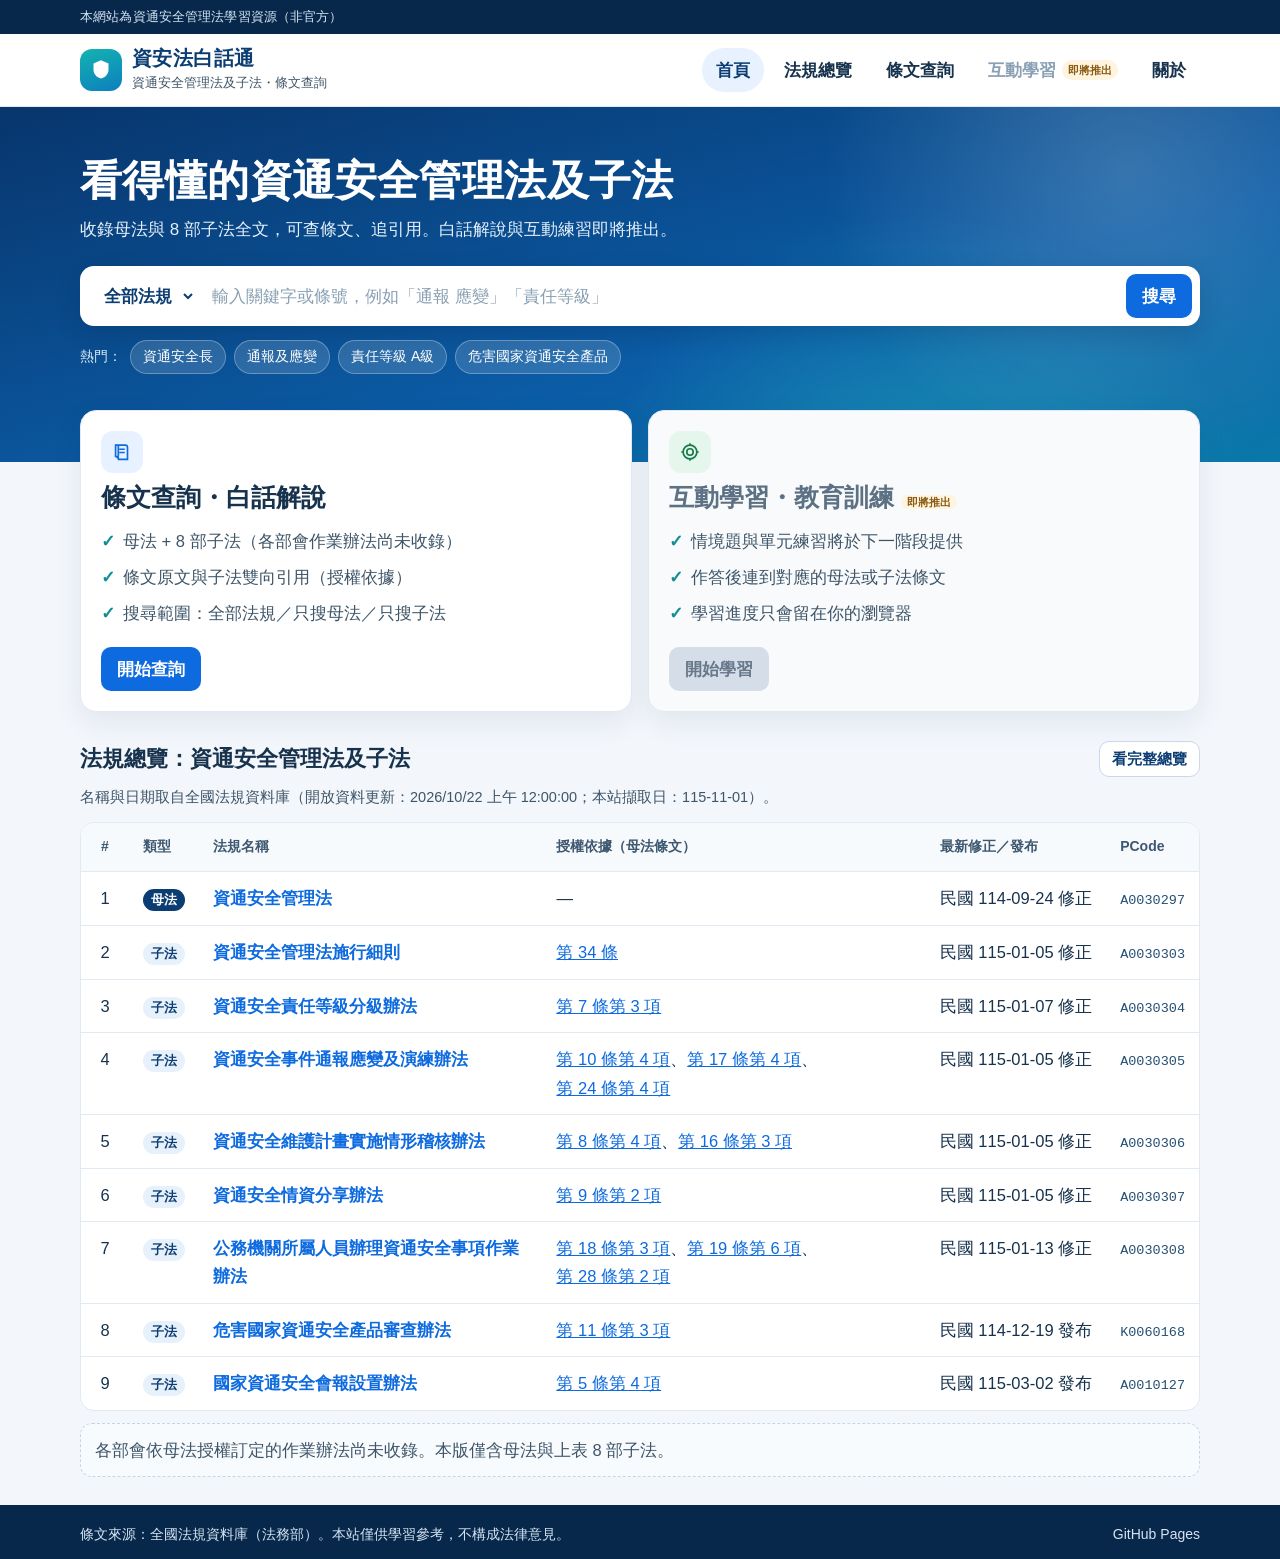
==== site/index.html @ 74843755 "Add 資安法白話通 static site with official law text. Fetch the parent act and eight subsidiary regulations" ====
<!DOCTYPE html>
<html lang="zh-Hant">
<head>
  <meta charset="utf-8">
  <meta name="viewport" content="width=device-width, initial-scale=1">
  <meta name="description" content="資安法白話通：資通安全管理法及 8 部子法的非官方條文查詢。條文來自全國法規資料庫，僅供學習參考。">
  <title>資安法白話通</title>
  <link rel="icon" href="favicon.svg" type="image/svg+xml">
  <link rel="stylesheet" href="css/style.css">
</head>
<body>
  <div class="sticky-top">
    <div class="topbar"><div class="topbar-inner">本網站為資通安全管理法學習資源（非官方）</div></div>
    <header class="site-header">
      <div class="header-inner">
        <a class="brand" href="index.html">
          <span class="brand-mark" aria-hidden="true">
            <svg viewBox="0 0 24 24"><path fill="currentColor" d="M12 2.2 4.5 5.4v6.1c0 4.5 3.1 7.9 7.5 9.1 4.4-1.2 7.5-4.6 7.5-9.1V5.4L12 2.2z"/><path fill="#fff" d="M10.9 12.1 8.8 10l-1.1 1.1 3.2 3.2 5.4-5.4-1.1-1.1z"/></svg>
          </span>
          <span><span class="brand-name">資安法白話通</span><span class="brand-sub">資通安全管理法及子法・條文查詢</span></span>
        </a>
        <input class="nav-toggle" type="checkbox" id="nav-toggle">
        <label class="nav-burger" for="nav-toggle" aria-label="開啟選單"><span></span><span></span><span></span></label>
        <nav class="nav" aria-label="主要">
          <a class="nav-link is-active" href="index.html" aria-current="page">首頁</a>
          <a class="nav-link" href="overview.html">法規總覽</a>
          <a class="nav-link" href="law.html">條文查詢</a>
          <span class="nav-link is-disabled">互動學習<span class="soon">即將推出</span></span>
          <a class="nav-link" href="about.html">關於</a>
        </nav>
      </div>
    </header>
  </div>

  <section class="hero">
    <div class="hero-inner wrap">
      <h1>看得懂的資通安全管理法及子法</h1>
      <p class="lede">收錄母法與 8 部子法全文，可查條文、追引用。白話解說與互動練習即將推出。</p>
      <form class="search-bar" action="law.html" method="get" role="search">
        <label class="visually-hidden" for="scope">搜尋範圍</label>
        <select id="scope" name="scope" aria-label="搜尋範圍">
          <option value="all">全部法規</option>
          <option value="parent">只搜母法</option>
          <option value="sub">只搜子法</option>
        </select>
        <label class="visually-hidden" for="q">關鍵字或條號</label>
        <input id="q" name="q" type="search" placeholder="輸入關鍵字或條號，例如「通報 應變」「責任等級」" autocomplete="off">
        <button class="btn btn-primary" type="submit">搜尋</button>
      </form>
      <div class="hot">
        <span>熱門：</span>
        <a href="law.html?q=%E8%B3%87%E9%80%9A%E5%AE%89%E5%85%A8%E9%95%B7&amp;scope=all">資通安全長</a>
        <a href="law.html?q=%E9%80%9A%E5%A0%B1%E5%8F%8A%E6%87%89%E8%AE%8A&amp;scope=all">通報及應變</a>
        <a href="law.html?q=%E8%B2%AC%E4%BB%BB%E7%AD%89%E7%B4%9A%20A%E7%B4%9A&amp;scope=all">責任等級 A級</a>
        <a href="law.html?q=%E5%8D%B1%E5%AE%B3%E5%9C%8B%E5%AE%B6%E8%B3%87%E9%80%9A%E5%AE%89%E5%85%A8%E7%94%A2%E5%93%81&amp;scope=all">危害國家資通安全產品</a>
      </div>
    </div>
  </section>

  <div class="wrap overlap">
    <div class="feature-grid">
      <article class="card">
        <div class="icon-blob icon-blue" aria-hidden="true">
          <svg viewBox="0 0 24 24" fill="none" stroke="currentColor" stroke-width="1.8"><path d="M5 4.5h10.5A2.5 2.5 0 0 1 18 7v13H8.2A3.2 3.2 0 0 0 5 16.8V4.5z"/><path d="M8 4.5V16a2 2 0 0 1-2 2"/><path d="M9 9h6M9 12.5h6"/></svg>
        </div>
        <h2>條文查詢・白話解說</h2>
        <ul class="ticks">
          <li>母法 + 8 部子法（各部會作業辦法尚未收錄）</li>
          <li>條文原文與子法雙向引用（授權依據）</li>
          <li>搜尋範圍：全部法規／只搜母法／只搜子法</li>
        </ul>
        <a class="btn btn-primary" href="law.html">開始查詢</a>
      </article>
      <article class="card is-soon">
        <div class="icon-blob icon-green" aria-hidden="true">
          <svg viewBox="0 0 24 24" fill="none" stroke="currentColor" stroke-width="1.8"><circle cx="12" cy="12" r="7.5"/><circle cx="12" cy="12" r="3.5"/><path d="M12 2.5v3M12 18.5v3M2.5 12h3M18.5 12h3"/></svg>
        </div>
        <h2>互動學習・教育訓練 <span class="soon">即將推出</span></h2>
        <ul class="ticks">
          <li>情境題與單元練習將於下一階段提供</li>
          <li>作答後連到對應的母法或子法條文</li>
          <li>學習進度只會留在你的瀏覽器</li>
        </ul>
        <button class="btn is-disabled" type="button" disabled>開始學習</button>
      </article>
    </div>
  </div>

  <section class="wrap section">
    <div class="section-head">
      <h2>法規總覽：資通安全管理法及子法</h2>
      <a class="btn btn-ghost btn-sm" href="overview.html">看完整總覽</a>
    </div>
    <p class="section-note" id="consulted">讀取法規清單中…</p>
    <div class="table-wrap">
      <table>
        <thead>
          <tr>
            <th class="num">#</th>
            <th>類型</th>
            <th>法規名稱</th>
            <th>授權依據（母法條文）</th>
            <th>最新修正／發布</th>
            <th>PCode</th>
          </tr>
        </thead>
        <tbody id="law-rows"></tbody>
      </table>
    </div>
    <p class="callout">各部會依母法授權訂定的作業辦法尚未收錄。本版僅含母法與上表 8 部子法。</p>
  </section>

  <footer class="site-footer">
    <div class="footer-inner">
      <p>條文來源：全國法規資料庫（法務部）。本站僅供學習參考，不構成法律意見。</p>
      <p>GitHub Pages</p>
    </div>
  </footer>
  <noscript><p class="wrap">請啟用 JavaScript 以載入條文。本站沒有追蹤或分析程式。</p></noscript>
  <script type="module" src="js/home.js"></script>
</body>
</html>
---- site/css/style.css ----
:root {
  --ink: #17324d;
  --muted: #3e5568;
  --navy: #0b3d73;
  --navy-deep: #07284a;
  --blue: #0d6adf;
  --blue-dark: #0b57b8;
  --teal: #0e8f96;
  --green: #157a45;
  --bg: #f3f6fb;
  --card: #ffffff;
  --line: #e1e9f2;
  --same: #165eae;
  --cross: #7340b8;
  --soft: #e7f1fb;
  --mark: #ffe08a;
  --shadow: 0 10px 30px rgba(16, 48, 84, 0.08);
  --radius: 16px;
  --header-h: 108px;
  --max: 1120px;
  color-scheme: light;
}

* { box-sizing: border-box; }
html { scroll-behavior: smooth; }
body {
  margin: 0;
  color: var(--ink);
  background: var(--bg);
  font-family: "PingFang TC", "Noto Sans TC", "Microsoft JhengHei", "WenQuanYi Micro Hei", "Noto Sans CJK TC", sans-serif;
  font-size: 16.5px;
  line-height: 1.7;
}
img, svg { display: block; }
a { color: var(--blue); }
a:hover { color: var(--blue-dark); }
button, input, select { font: inherit; color: inherit; }
:focus-visible { outline: 3px solid #e2a308; outline-offset: 2px; }
[hidden] { display: none !important; }
.visually-hidden {
  position: absolute;
  width: 1px;
  height: 1px;
  padding: 0;
  margin: -1px;
  overflow: hidden;
  clip: rect(0, 0, 0, 0);
  white-space: nowrap;
  border: 0;
}

.topbar {
  background: var(--navy-deep);
  color: #d5e4f5;
  font-size: 13px;
  letter-spacing: 0.01em;
}
.topbar-inner, .header-inner, .wrap {
  width: min(var(--max), calc(100% - 32px));
  margin: 0 auto;
}
.topbar-inner { padding: 6px 0; }

.site-header {
  background: #fff;
  border-bottom: 1px solid var(--line);
}
.sticky-top { position: sticky; top: 0; z-index: 30; }
.header-inner {
  display: flex;
  align-items: center;
  gap: 20px;
  min-height: 72px;
}
.brand {
  display: flex;
  align-items: center;
  gap: 10px;
  text-decoration: none;
  color: var(--navy);
  margin-right: auto;
}
.brand-mark {
  width: 42px;
  height: 42px;
  border-radius: 12px;
  background: linear-gradient(160deg, #14b3b0, #0c7fbe);
  color: #fff;
  display: grid;
  place-items: center;
  flex: none;
}
.brand-mark svg { width: 24px; height: 24px; }
.brand-name { font-weight: 800; font-size: 20px; letter-spacing: 0.02em; line-height: 1.2; }
.brand-sub { display: block; color: var(--muted); font-size: 12.5px; font-weight: 500; }

.nav-toggle { position: absolute; opacity: 0; pointer-events: none; }
.nav-burger {
  display: none;
  width: 44px;
  height: 44px;
  border-radius: 10px;
  border: 1px solid var(--line);
  align-items: center;
  justify-content: center;
  flex-direction: column;
  gap: 5px;
  cursor: pointer;
}
.nav-burger span {
  display: block;
  width: 18px;
  height: 2px;
  background: var(--navy);
}
.nav {
  display: flex;
  align-items: center;
  gap: 6px;
}
.nav-link {
  display: inline-flex;
  align-items: center;
  gap: 6px;
  text-decoration: none;
  color: var(--ink);
  padding: 8px 14px;
  border-radius: 999px;
  font-weight: 600;
}
.nav-link.is-active { background: #e8f2ff; color: var(--navy); }
.nav-link.is-disabled {
  color: #8aa0b5;
  cursor: not-allowed;
}
.soon {
  font-size: 11px;
  font-weight: 700;
  color: #8a5a12;
  background: #fff4df;
  border-radius: 999px;
  padding: 1px 6px;
}

.hero {
  position: relative;
  color: #fff;
  background:
    radial-gradient(circle at 88% 18%, rgba(255, 255, 255, 0.18), transparent 26%),
    radial-gradient(circle at 72% 120%, rgba(56, 214, 206, 0.35), transparent 32%),
    linear-gradient(165deg, #08356c 0%, #0b5ca6 62%, #0a78aa 100%);
  overflow: hidden;
}
.hero-inner { padding: 48px 0 88px; }
.hero h1 {
  margin: 0 0 8px;
  font-size: clamp(30px, 4vw, 42px);
  line-height: 1.25;
  letter-spacing: 0.01em;
}
.lede { margin: 0 0 22px; color: #e5f1fb; font-size: 17px; }

.search-bar {
  display: flex;
  gap: 8px;
  align-items: center;
  background: #fff;
  color: var(--ink);
  border-radius: 14px;
  padding: 8px;
  box-shadow: 0 8px 24px rgba(5, 24, 48, 0.16);
}
.search-bar select, .search-bar input {
  border: 0;
  background: transparent;
  min-height: 44px;
}
.search-bar select { padding: 0 8px 0 12px; font-weight: 700; color: var(--navy); }
.search-bar input { flex: 1; min-width: 0; padding: 0 8px; }
.search-bar input::placeholder { color: #8aa0b3; }
.btn {
  display: inline-flex;
  align-items: center;
  justify-content: center;
  gap: 6px;
  border: 0;
  border-radius: 10px;
  min-height: 44px;
  padding: 0 16px;
  font-weight: 700;
  text-decoration: none;
  cursor: pointer;
  white-space: nowrap;
}
.btn-primary { background: var(--blue); color: #fff; }
.btn-primary:hover { background: var(--blue-dark); color: #fff; }
.btn-green { background: var(--green); color: #fff; }
.btn-ghost {
  background: #fff;
  color: var(--navy);
  border: 1px solid #c9d8ea;
}
.btn-sm { min-height: 36px; padding: 0 12px; font-size: 14.5px; }
.btn[disabled], .btn.is-disabled {
  background: #d5dee8;
  color: #66788a;
  cursor: not-allowed;
}
.hot {
  display: flex;
  flex-wrap: wrap;
  gap: 8px;
  align-items: center;
  margin-top: 14px;
  color: #d7e8f8;
  font-size: 14px;
}
.hot a {
  color: #fff;
  text-decoration: none;
  background: rgba(255, 255, 255, 0.14);
  border: 1px solid rgba(255, 255, 255, 0.28);
  border-radius: 999px;
  padding: 4px 12px;
}
.hot a:hover { background: rgba(255, 255, 255, 0.24); color: #fff; }

.overlap { margin-top: -52px; position: relative; z-index: 1; }
.feature-grid, .card-grid {
  display: grid;
  gap: 16px;
}
.feature-grid { grid-template-columns: 1fr 1fr; }
.card-grid { grid-template-columns: repeat(4, 1fr); }
.card {
  background: var(--card);
  border: 1px solid var(--line);
  border-radius: var(--radius);
  box-shadow: var(--shadow);
  padding: 20px;
}
.card h2, .card h3 { margin: 8px 0; line-height: 1.35; }
.icon-blob {
  width: 42px;
  height: 42px;
  border-radius: 12px;
  display: grid;
  place-items: center;
}
.icon-blob svg { width: 22px; height: 22px; }
.icon-blue { background: #e7f1ff; color: var(--blue); }
.icon-green { background: #e5f6ec; color: var(--green); }
.ticks { margin: 8px 0 16px; padding: 0; list-style: none; color: var(--muted); }
.ticks li { padding: 4px 0 4px 22px; position: relative; }
.ticks li::before { content: "✓"; position: absolute; left: 0; color: var(--teal); font-weight: 800; }
.card.is-soon { background: #f8fafc; }
.card.is-soon h2 { color: #5d7184; }

.section { margin: 28px auto; }
.section-head {
  display: flex;
  justify-content: space-between;
  gap: 12px;
  align-items: flex-end;
  margin-bottom: 8px;
}
.section-head h2 { margin: 0; font-size: 22px; }
.section-note { color: var(--muted); margin: 0 0 12px; font-size: 14.5px; }

.table-wrap { overflow-x: auto; border: 1px solid var(--line); border-radius: 14px; background: #fff; }
table { width: 100%; border-collapse: collapse; }
th, td { text-align: left; padding: 12px 14px; border-bottom: 1px solid var(--line); vertical-align: top; }
th { background: #f7fafc; color: #3d5870; font-size: 14px; font-weight: 700; white-space: nowrap; }
td.num, th.num { text-align: center; width: 48px; }
tr:last-child td { border-bottom: 0; }
tbody tr:hover td { background: #f8fbfe; }
.name-link { font-weight: 700; text-decoration: none; }
code.pcode { font-family: ui-monospace, SFMono-Regular, Menlo, Consolas, monospace; font-size: 13.5px; color: #245074; }

.badge {
  display: inline-block;
  border-radius: 999px;
  padding: 1px 8px;
  font-size: 12.5px;
  font-weight: 700;
  line-height: 1.6;
  white-space: nowrap;
}
.nowrap { white-space: nowrap; }
.badge-parent { background: var(--navy); color: #fff; }
.badge-sub { background: var(--soft); color: var(--navy); }
.badge-auth { background: #f3eaff; color: #6938a8; }

.callout {
  margin-top: 12px;
  background: #f8fbfe;
  border: 1px dashed #c5d5e6;
  border-radius: 12px;
  padding: 12px 14px;
  color: var(--muted);
}

.crumb { color: var(--muted); font-size: 14px; margin: 18px 0 6px; }
.crumb a { text-decoration: none; }
.page-title { margin: 0 0 6px; font-size: 32px; line-height: 1.3; }

.parent-banner {
  background: linear-gradient(145deg, #0b3f78, #0d6aae);
  color: #fff;
  border-radius: 18px;
  padding: 22px 24px;
  display: flex;
  gap: 18px;
  justify-content: space-between;
  align-items: flex-end;
  margin: 14px 0 18px;
}
.parent-banner h2 { margin: 8px 0 0; font-size: 28px; line-height: 1.3; }
.parent-banner a { color: #fff; }
.parent-banner .btn-primary { color: #fff; }
.parent-banner .btn-ghost { color: var(--navy); background: #fff; }
.parent-banner .meta { color: #d6e8f8; margin: 6px 0 0; }
.parent-banner .actions { display: flex; gap: 8px; flex-wrap: wrap; }
.subcard h3 { font-size: 16.5px; min-height: 3.2em; }
.subcard p { margin: 6px 0; color: var(--muted); font-size: 14.5px; }
.subcard .actions { margin-top: auto; }

.law-tools { padding-top: 18px; }
.tool-row {
  display: flex;
  flex-wrap: wrap;
  gap: 10px;
  align-items: center;
}
.tool-row select, .tool-row input[type="search"] {
  min-height: 44px;
  border: 1px solid #cfdbe8;
  border-radius: 10px;
  background: #fff;
  padding: 0 12px;
}
.tool-row select { max-width: 100%; }
.tool-row input[type="search"] { flex: 1; min-width: 180px; }
.scope {
  display: inline-flex;
  background: #fff;
  border: 1px solid #cfdbe8;
  border-radius: 999px;
  padding: 3px;
  gap: 2px;
}
.scope a {
  text-decoration: none;
  color: var(--muted);
  padding: 6px 12px;
  border-radius: 999px;
  font-weight: 700;
  font-size: 14.5px;
}
.scope a.is-active { background: var(--navy); color: #fff; }

.law-tabs {
  display: flex;
  gap: 8px;
  overflow-x: auto;
  padding: 12px 0 4px;
  scrollbar-width: thin;
}
.law-tabs a {
  flex: none;
  text-decoration: none;
  color: var(--navy);
  background: #fff;
  border: 1px solid var(--line);
  border-radius: 999px;
  padding: 6px 12px;
  font-size: 14.5px;
  font-weight: 700;
}
.law-tabs a.is-active { background: var(--navy); color: #fff; border-color: var(--navy); }

.law-layout {
  display: grid;
  grid-template-columns: 250px minmax(0, 1fr) 300px;
  gap: 16px;
  align-items: start;
  margin: 12px 0 28px;
}
@media (min-width: 1021px) {
  .chapters, .refs {
    position: sticky;
    top: 108px;
    max-height: calc(100vh - 124px);
    overflow: auto;
  }
}
.panel {
  background: #fff;
  border: 1px solid var(--line);
  border-radius: 16px;
  box-shadow: var(--shadow);
}
.chapters, .refs { padding: 12px; }
.chapters h2, .refs h2 {
  margin: 4px 8px 8px;
  font-size: 15px;
  color: var(--muted);
  font-weight: 700;
}
.chapter-block { margin-bottom: 10px; }
.chapter-block h3 {
  margin: 8px 8px 4px;
  font-size: 13.5px;
  color: #5b7288;
}
.chapter-block a {
  display: block;
  text-decoration: none;
  color: var(--ink);
  border-radius: 10px;
  padding: 7px 10px;
  line-height: 1.35;
}
.chapter-block a small { display: block; color: var(--muted); font-weight: 500; }
.chapter-block a.is-active { background: var(--navy); color: #fff; }
.chapter-block a.is-active small { color: #d5e4f5; }

.article { padding: 20px 22px 16px; }
.article-kicker { display: flex; flex-wrap: wrap; gap: 8px; align-items: center; margin-bottom: 6px; }
.chip {
  display: inline-flex;
  align-items: center;
  background: var(--soft);
  color: var(--navy);
  border-radius: 999px;
  padding: 2px 10px;
  font-size: 13.5px;
  font-weight: 700;
}
.article h1 { margin: 0 0 8px; font-size: 28px; line-height: 1.35; }
.article-tools { display: flex; gap: 8px; flex-wrap: wrap; align-items: center; }
.origin-block { margin-top: 8px; }
.origin-head {
  display: flex;
  justify-content: space-between;
  gap: 8px;
  align-items: center;
}
.origin-head h2 { margin: 0; font-size: 16px; }
.para { margin: 12px 0; }
.para-label { margin: 0 0 2px; color: #5c7590; font-size: 13.5px; font-weight: 700; }
.para-text { margin: 0; }
.kuan-list, .mu-list { list-style: none; margin: 6px 0 0; padding: 0; }
.kuan-list > li { margin: 4px 0; }
.mu-list { margin-left: 1.2em; }
.mu-list li { margin: 2px 0; }
.para.is-target { background: #fff8e8; border-radius: 8px; }

.cite { text-underline-offset: 3px; cursor: pointer; white-space: nowrap; }
.cite-same { color: var(--same); text-decoration: underline dashed; }
.cite-cross { color: var(--cross); text-decoration: underline dashed; }
mark { background: var(--mark); color: inherit; border-radius: 2px; padding: 0 1px; }

.plain {
  margin-top: 18px;
  background: #f3fbf6;
  border: 1px solid #cfe8d8;
  border-radius: 14px;
  padding: 14px 16px;
}
.plain header { display: flex; justify-content: space-between; gap: 8px; align-items: baseline; }
.plain h2 { margin: 0; font-size: 16px; color: #14643a; }
.plain header span { color: #5d7a68; font-size: 13px; }
.plain-status { margin: 8px 0 0; color: #3d6b50; font-weight: 700; }

.pager {
  display: flex;
  justify-content: space-between;
  gap: 12px;
  margin-top: 16px;
  padding-top: 12px;
  border-top: 1px solid var(--line);
}
.pager a { text-decoration: none; font-weight: 700; }

.ref-block { margin: 0 6px 14px; }
.ref-block h3 { margin: 0 0 8px; font-size: 15.5px; }
.ref-empty { color: var(--muted); margin: 0; font-size: 14.5px; }
.ref-card {
  display: block;
  text-decoration: none;
  color: inherit;
  border: 1px solid var(--line);
  border-radius: 12px;
  padding: 8px 10px;
  margin-bottom: 8px;
}
.ref-card:hover { border-color: #b7cbe2; background: #f8fbfe; }
.ref-card strong { display: block; color: var(--navy); }
.ref-card span { display: block; color: var(--muted); font-size: 13.5px; }
.legend { margin: 8px 6px 4px; color: var(--muted); font-size: 13px; }
.legend i { font-style: normal; font-weight: 800; }
.swatch-same { color: var(--same); }
.swatch-cross { color: var(--cross); }

.results { list-style: none; margin: 0; padding: 0; }
.results a {
  display: block;
  text-decoration: none;
  color: inherit;
  padding: 12px 2px;
  border-bottom: 1px solid var(--line);
}
.results a:hover strong { text-decoration: underline; }
.results strong { color: var(--navy); }
.hit-meta { color: var(--muted); font-size: 13.5px; }
.search-banner {
  background: #fff8e8;
  border: 1px solid #f0e0b0;
  border-radius: 10px;
  padding: 8px 12px;
  margin-bottom: 10px;
}

.history { margin-top: 10px; }
.history summary { cursor: pointer; font-weight: 700; color: var(--navy); }
.history pre {
  white-space: pre-wrap;
  font-family: inherit;
  font-size: 14.5px;
  line-height: 1.65;
  color: var(--muted);
  background: #f7fafc;
  border-radius: 10px;
  padding: 10px 12px;
}
.attach-list { margin: 8px 0 0; padding-left: 1.1em; }
.attach-list a { overflow-wrap: anywhere; }

.popover {
  position: fixed;
  z-index: 50;
  width: min(360px, calc(100vw - 16px));
  background: #fff;
  border: 1px solid #d5e1ee;
  border-radius: 14px;
  box-shadow: 0 16px 40px rgba(16, 42, 77, 0.18);
  padding: 12px 14px;
}
.popover-kicker { margin: 0; color: var(--muted); font-size: 12.5px; }
.popover-title { margin: 2px 0 6px; font-weight: 800; color: var(--navy); }
.popover-body {
  margin: 0;
  max-height: 160px;
  overflow: auto;
  color: var(--ink);
  font-size: 14.5px;
  white-space: pre-wrap;
}
.popover-foot {
  display: flex;
  justify-content: space-between;
  align-items: center;
  gap: 8px;
  margin-top: 10px;
}
.popover-date { color: var(--muted); font-size: 12.5px; }

.site-footer {
  background: var(--navy-deep);
  color: #d5e4f4;
  margin-top: 20px;
}
.footer-inner {
  width: min(var(--max), calc(100% - 32px));
  margin: 0 auto;
  padding: 18px 0;
  display: flex;
  justify-content: space-between;
  gap: 12px;
  align-items: flex-start;
  font-size: 14px;
}
.site-footer p { margin: 0; }
.about { padding-bottom: 24px; }
.about h1 { margin-bottom: 8px; }
.about h2 { font-size: 20px; margin-top: 22px; }
.loading, .error { padding: 24px 0; color: var(--muted); }

@media (max-width: 1020px) {
  .law-layout, .feature-grid, .card-grid { grid-template-columns: 1fr; }
  .law-layout .article { order: 1; }
  .law-layout .chapters { order: 2; max-height: 320px; overflow: auto; }
  .law-layout .refs { order: 3; }
  .parent-banner { flex-direction: column; align-items: flex-start; }
  .subcard h3 { min-height: 0; }
}
@media (min-width: 721px) and (max-width: 1020px) {
  .card-grid { grid-template-columns: 1fr 1fr; }
}
@media (max-width: 760px) {
  .nav-burger { display: flex; }
  .nav {
    display: none;
    position: absolute;
    top: 100%;
    left: 0;
    right: 0;
    background: #fff;
    border-bottom: 1px solid var(--line);
    flex-direction: column;
    align-items: stretch;
    padding: 8px 16px 14px;
  }
  .nav-toggle:checked ~ .nav { display: flex; }
  .header-inner { position: relative; }
  .site-header { position: relative; }
  .hero-inner { padding-top: 32px; }
  .search-bar { flex-wrap: wrap; }
  .search-bar select, .search-bar input, .search-bar .btn { width: 100%; }
  .footer-inner { flex-direction: column; }
  .article { padding: 16px; }
  .article h1 { font-size: 24px; }
}
@media (prefers-reduced-motion: reduce) {
  html { scroll-behavior: auto; }
}
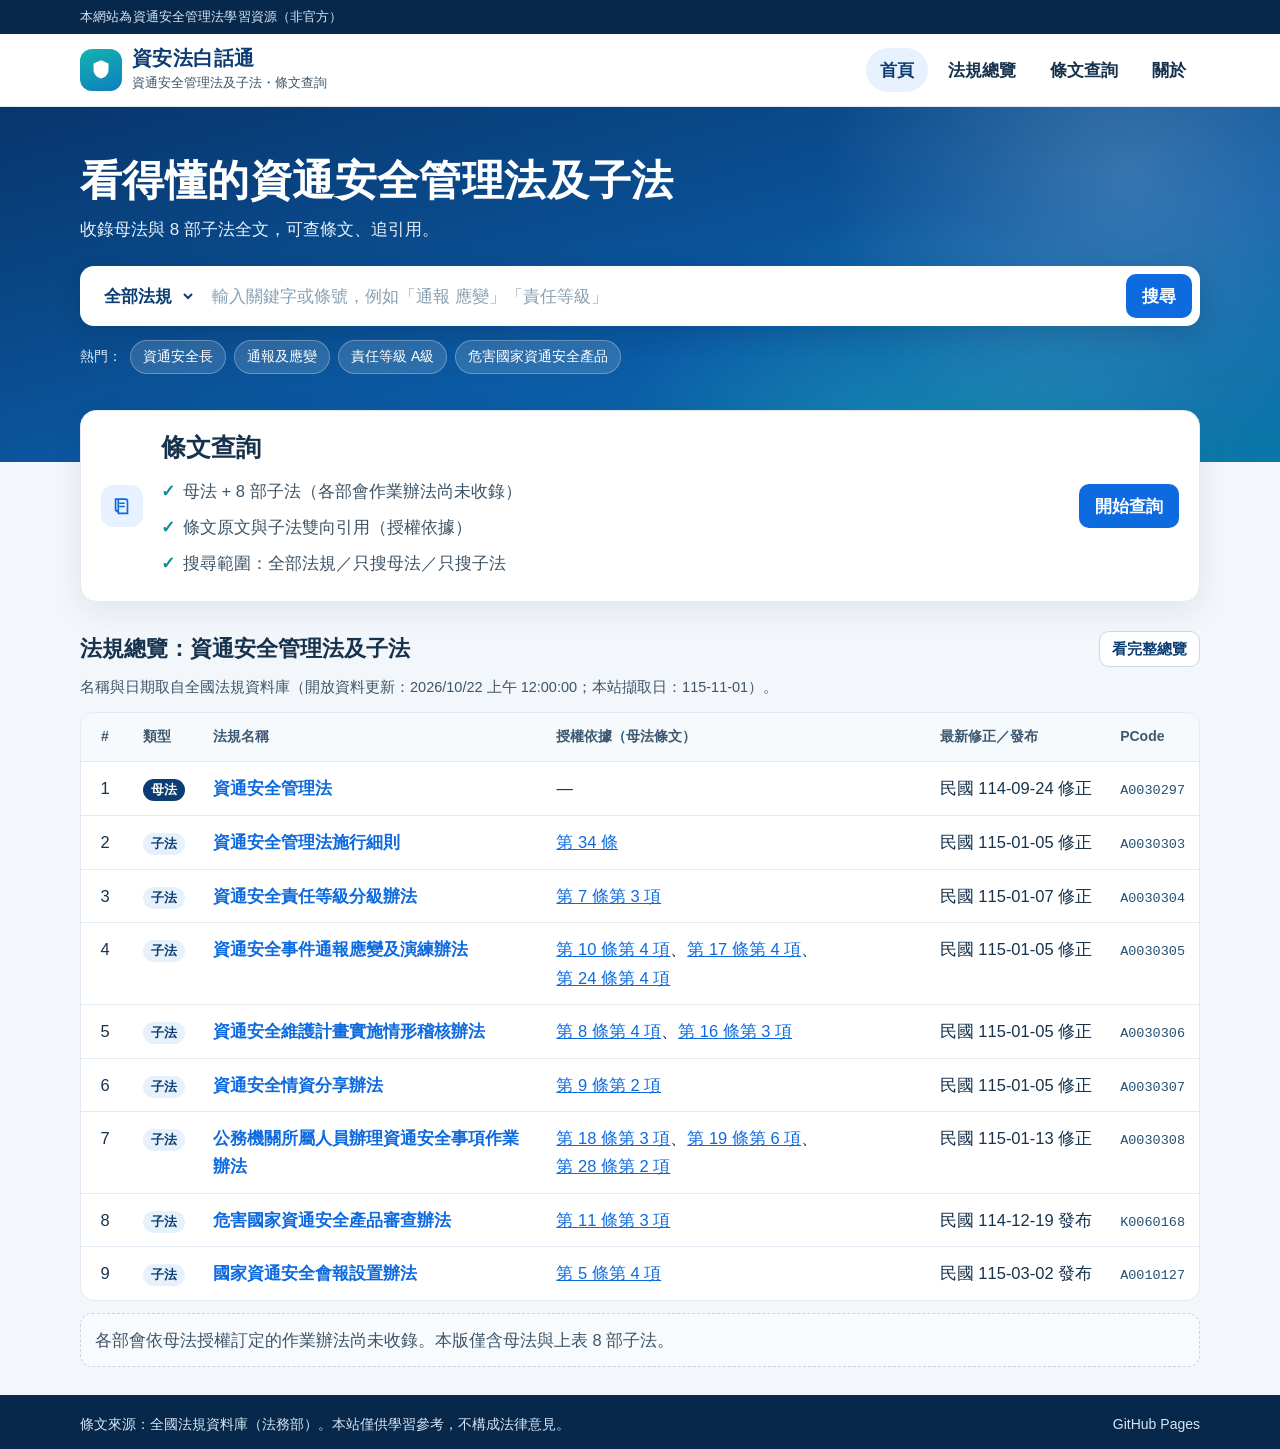
==== commit 52cefddb: "Remove 白話解說 and 互動學習 from the site UI. The article page keeps the text and citation panel, and the r" ====
--- a/site/index.html
+++ b/site/index.html
@@ -25,7 +25,6 @@
           <a class="nav-link is-active" href="index.html" aria-current="page">首頁</a>
           <a class="nav-link" href="overview.html">法規總覽</a>
           <a class="nav-link" href="law.html">條文查詢</a>
-          <span class="nav-link is-disabled">互動學習<span class="soon">即將推出</span></span>
           <a class="nav-link" href="about.html">關於</a>
         </nav>
       </div>
@@ -35,7 +34,7 @@
   <section class="hero">
     <div class="hero-inner wrap">
       <h1>看得懂的資通安全管理法及子法</h1>
-      <p class="lede">收錄母法與 8 部子法全文，可查條文、追引用。白話解說與互動練習即將推出。</p>
+      <p class="lede">收錄母法與 8 部子法全文，可查條文、追引用。</p>
       <form class="search-bar" action="law.html" method="get" role="search">
         <label class="visually-hidden" for="scope">搜尋範圍</label>
         <select id="scope" name="scope" aria-label="搜尋範圍">
@@ -58,32 +57,20 @@
   </section>
 
   <div class="wrap overlap">
-    <div class="feature-grid">
-      <article class="card">
-        <div class="icon-blob icon-blue" aria-hidden="true">
-          <svg viewBox="0 0 24 24" fill="none" stroke="currentColor" stroke-width="1.8"><path d="M5 4.5h10.5A2.5 2.5 0 0 1 18 7v13H8.2A3.2 3.2 0 0 0 5 16.8V4.5z"/><path d="M8 4.5V16a2 2 0 0 1-2 2"/><path d="M9 9h6M9 12.5h6"/></svg>
-        </div>
-        <h2>條文查詢・白話解說</h2>
+    <article class="card feature-card">
+      <div class="icon-blob icon-blue" aria-hidden="true">
+        <svg viewBox="0 0 24 24" fill="none" stroke="currentColor" stroke-width="1.8"><path d="M5 4.5h10.5A2.5 2.5 0 0 1 18 7v13H8.2A3.2 3.2 0 0 0 5 16.8V4.5z"/><path d="M8 4.5V16a2 2 0 0 1-2 2"/><path d="M9 9h6M9 12.5h6"/></svg>
+      </div>
+      <div>
+        <h2>條文查詢</h2>
         <ul class="ticks">
           <li>母法 + 8 部子法（各部會作業辦法尚未收錄）</li>
           <li>條文原文與子法雙向引用（授權依據）</li>
           <li>搜尋範圍：全部法規／只搜母法／只搜子法</li>
         </ul>
-        <a class="btn btn-primary" href="law.html">開始查詢</a>
-      </article>
-      <article class="card is-soon">
-        <div class="icon-blob icon-green" aria-hidden="true">
-          <svg viewBox="0 0 24 24" fill="none" stroke="currentColor" stroke-width="1.8"><circle cx="12" cy="12" r="7.5"/><circle cx="12" cy="12" r="3.5"/><path d="M12 2.5v3M12 18.5v3M2.5 12h3M18.5 12h3"/></svg>
-        </div>
-        <h2>互動學習・教育訓練 <span class="soon">即將推出</span></h2>
-        <ul class="ticks">
-          <li>情境題與單元練習將於下一階段提供</li>
-          <li>作答後連到對應的母法或子法條文</li>
-          <li>學習進度只會留在你的瀏覽器</li>
-        </ul>
-        <button class="btn is-disabled" type="button" disabled>開始學習</button>
-      </article>
-    </div>
+      </div>
+      <a class="btn btn-primary" href="law.html">開始查詢</a>
+    </article>
   </div>
 
   <section class="wrap section">
--- a/site/css/style.css
+++ b/site/css/style.css
@@ -129,18 +129,6 @@
   font-weight: 600;
 }
 .nav-link.is-active { background: #e8f2ff; color: var(--navy); }
-.nav-link.is-disabled {
-  color: #8aa0b5;
-  cursor: not-allowed;
-}
-.soon {
-  font-size: 11px;
-  font-weight: 700;
-  color: #8a5a12;
-  background: #fff4df;
-  border-radius: 999px;
-  padding: 1px 6px;
-}
 
 .hero {
   position: relative;
@@ -226,12 +214,11 @@
 .hot a:hover { background: rgba(255, 255, 255, 0.24); color: #fff; }
 
 .overlap { margin-top: -52px; position: relative; z-index: 1; }
-.feature-grid, .card-grid {
+.card-grid {
   display: grid;
   gap: 16px;
-}
-.feature-grid { grid-template-columns: 1fr 1fr; }
-.card-grid { grid-template-columns: repeat(4, 1fr); }
+  grid-template-columns: repeat(4, 1fr);
+}
 .card {
   background: var(--card);
   border: 1px solid var(--line);
@@ -249,12 +236,17 @@
 }
 .icon-blob svg { width: 22px; height: 22px; }
 .icon-blue { background: #e7f1ff; color: var(--blue); }
-.icon-green { background: #e5f6ec; color: var(--green); }
 .ticks { margin: 8px 0 16px; padding: 0; list-style: none; color: var(--muted); }
 .ticks li { padding: 4px 0 4px 22px; position: relative; }
 .ticks li::before { content: "✓"; position: absolute; left: 0; color: var(--teal); font-weight: 800; }
-.card.is-soon { background: #f8fafc; }
-.card.is-soon h2 { color: #5d7184; }
+.feature-card {
+  display: flex;
+  gap: 18px;
+  align-items: center;
+}
+.feature-card h2 { margin-top: 0; }
+.feature-card .ticks { margin-bottom: 0; }
+.feature-card .btn { margin-left: auto; flex: none; }
 
 .section { margin: 28px auto; }
 .section-head {
@@ -460,18 +452,6 @@
 .cite-same { color: var(--same); text-decoration: underline dashed; }
 .cite-cross { color: var(--cross); text-decoration: underline dashed; }
 mark { background: var(--mark); color: inherit; border-radius: 2px; padding: 0 1px; }
-
-.plain {
-  margin-top: 18px;
-  background: #f3fbf6;
-  border: 1px solid #cfe8d8;
-  border-radius: 14px;
-  padding: 14px 16px;
-}
-.plain header { display: flex; justify-content: space-between; gap: 8px; align-items: baseline; }
-.plain h2 { margin: 0; font-size: 16px; color: #14643a; }
-.plain header span { color: #5d7a68; font-size: 13px; }
-.plain-status { margin: 8px 0 0; color: #3d6b50; font-weight: 700; }
 
 .pager {
   display: flex;
@@ -588,7 +568,7 @@
 .loading, .error { padding: 24px 0; color: var(--muted); }
 
 @media (max-width: 1020px) {
-  .law-layout, .feature-grid, .card-grid { grid-template-columns: 1fr; }
+  .law-layout, .card-grid { grid-template-columns: 1fr; }
   .law-layout .article { order: 1; }
   .law-layout .chapters { order: 2; max-height: 320px; overflow: auto; }
   .law-layout .refs { order: 3; }
@@ -618,6 +598,8 @@
   .hero-inner { padding-top: 32px; }
   .search-bar { flex-wrap: wrap; }
   .search-bar select, .search-bar input, .search-bar .btn { width: 100%; }
+  .feature-card { flex-direction: column; align-items: flex-start; }
+  .feature-card .btn { margin-left: 0; }
   .footer-inner { flex-direction: column; }
   .article { padding: 16px; }
   .article h1 { font-size: 24px; }
